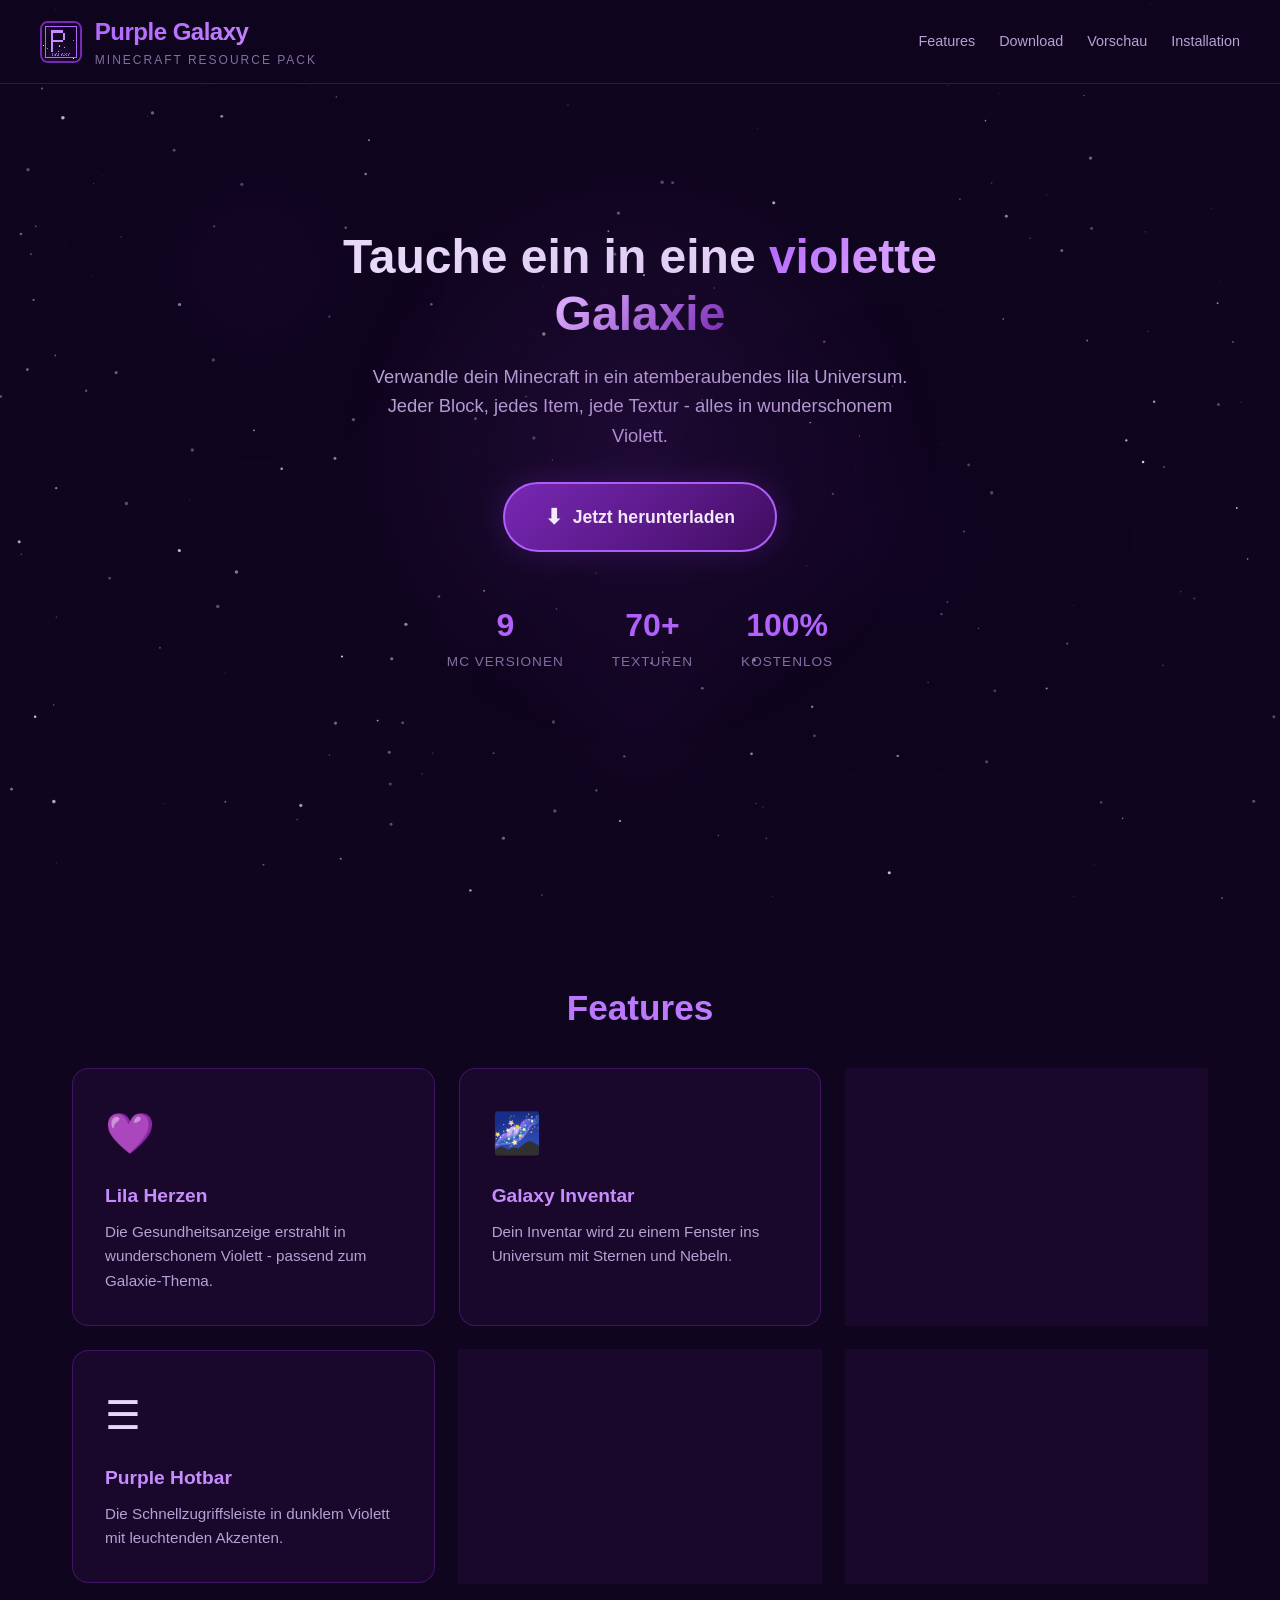
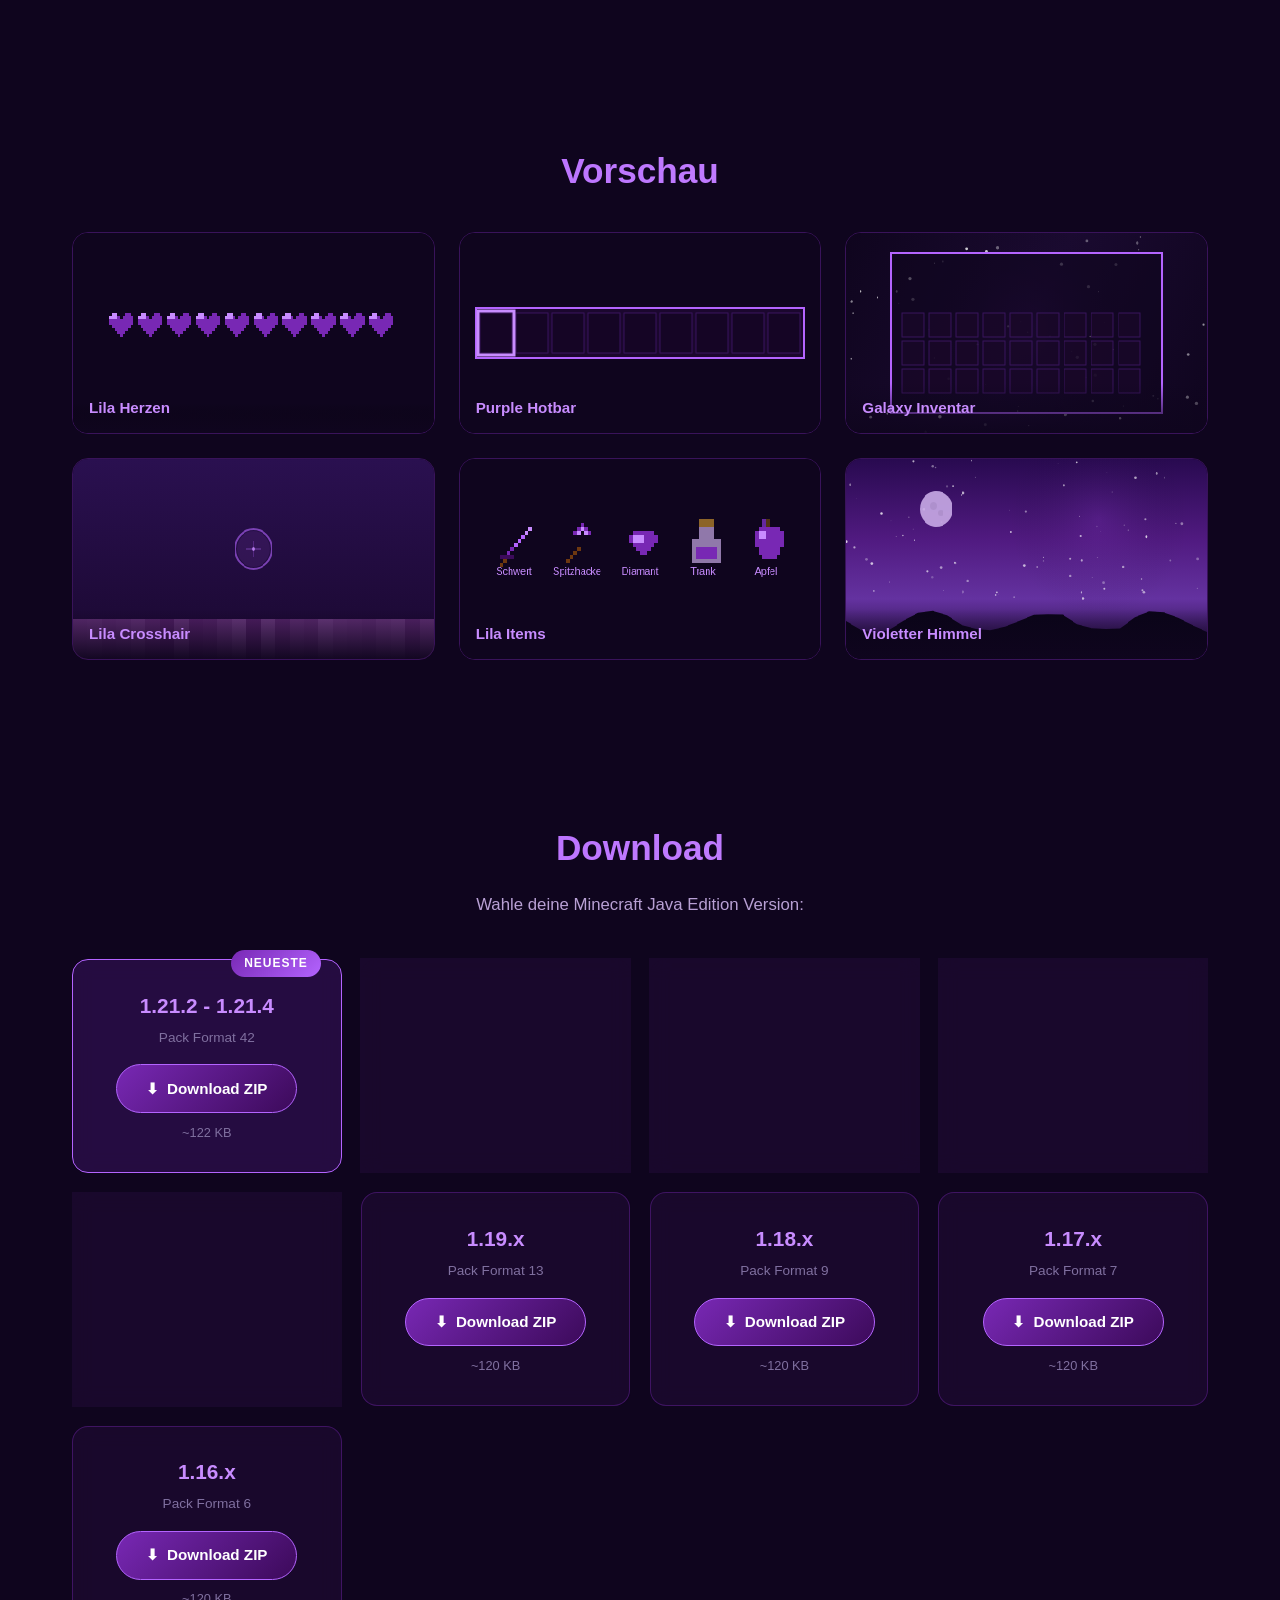
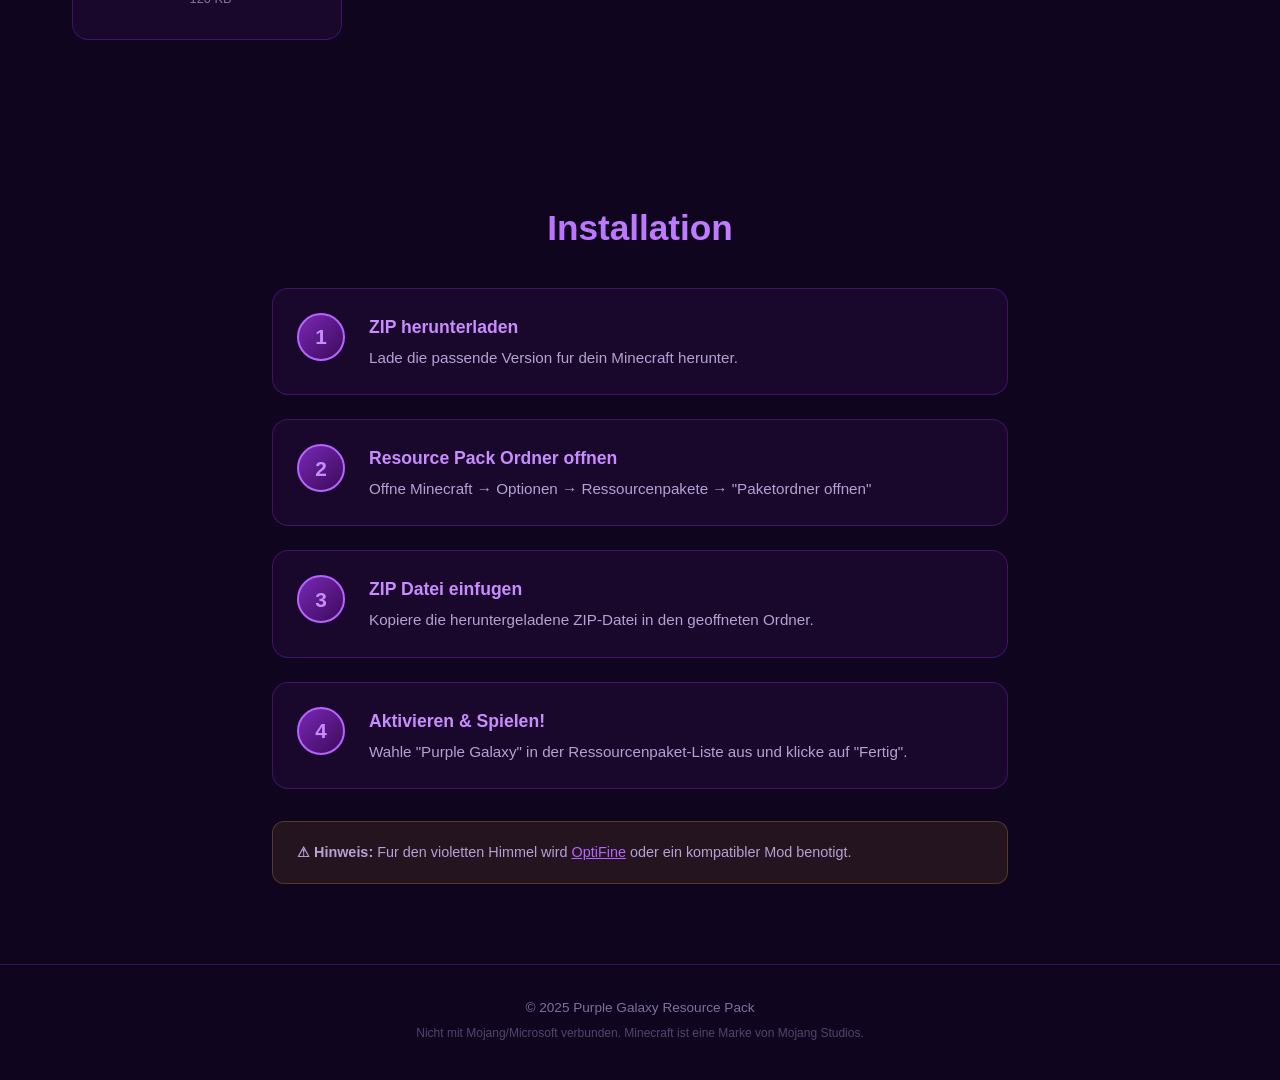
==== website/index.html @ 8debc22a "Add Purple Galaxy Minecraft Resource Pack and download website - Python texture generator for all re" ====
<!DOCTYPE html>
<html lang="de">
<head>
    <meta charset="UTF-8">
    <meta name="viewport" content="width=device-width, initial-scale=1.0">
    <title>Purple Galaxy - Minecraft Resource Pack</title>
    <link rel="stylesheet" href="style.css">
    <link rel="icon" type="image/png" href="favicon.png">
</head>
<body>
    <canvas id="stars-canvas"></canvas>

    <header>
        <div class="header-content">
            <div class="logo-area">
                <img src="pack-icon.png" alt="Purple Galaxy Logo" class="logo-img">
                <div>
                    <h1>Purple Galaxy</h1>
                    <p class="tagline">Minecraft Resource Pack</p>
                </div>
            </div>
            <nav>
                <a href="#features">Features</a>
                <a href="#downloads">Download</a>
                <a href="#gallery">Vorschau</a>
                <a href="#install">Installation</a>
            </nav>
        </div>
    </header>

    <main>
        <!-- Hero Section -->
        <section class="hero">
            <div class="hero-content">
                <h2>Tauche ein in eine <span class="gradient-text">violette Galaxie</span></h2>
                <p>Verwandle dein Minecraft in ein atemberaubendes lila Universum. Jeder Block, jedes Item, jede Textur - alles in wunderschonem Violett.</p>
                <a href="#downloads" class="cta-button">
                    <span class="btn-icon">&#11015;</span>
                    Jetzt herunterladen
                </a>
                <div class="hero-stats">
                    <div class="stat">
                        <span class="stat-number">9</span>
                        <span class="stat-label">MC Versionen</span>
                    </div>
                    <div class="stat">
                        <span class="stat-number">70+</span>
                        <span class="stat-label">Texturen</span>
                    </div>
                    <div class="stat">
                        <span class="stat-number">100%</span>
                        <span class="stat-label">Kostenlos</span>
                    </div>
                </div>
            </div>
        </section>

        <!-- Features Section -->
        <section id="features" class="features">
            <h2 class="section-title">Features</h2>
            <div class="features-grid">
                <div class="feature-card">
                    <div class="feature-icon">&#128156;</div>
                    <h3>Lila Herzen</h3>
                    <p>Die Gesundheitsanzeige erstrahlt in wunderschonem Violett - passend zum Galaxie-Thema.</p>
                </div>
                <div class="feature-card">
                    <div class="feature-icon">&#127756;</div>
                    <h3>Galaxy Inventar</h3>
                    <p>Dein Inventar wird zu einem Fenster ins Universum mit Sternen und Nebeln.</p>
                </div>
                <div class="feature-card">
                    <div class="feature-icon">&#9678;</div>
                    <h3>Lila Crosshair</h3>
                    <p>Ein eleganter, runder, durchsichtiger Kreis in sanftem Lila als Fadenkreuz.</p>
                </div>
                <div class="feature-card">
                    <div class="feature-icon">&#9776;</div>
                    <h3>Purple Hotbar</h3>
                    <p>Die Schnellzugriffsleiste in dunklem Violett mit leuchtenden Akzenten.</p>
                </div>
                <div class="feature-card">
                    <div class="feature-icon">&#127775;</div>
                    <h3>Violetter Himmel</h3>
                    <p>OptiFine-kompatible Himmeltexturen verwandeln die Welt in ein lila Paradies.</p>
                </div>
                <div class="feature-card">
                    <div class="feature-icon">&#128302;</div>
                    <h3>Lila Items</h3>
                    <p>Alle Werkzeuge, Waffen, Essen und mehr - komplett in Violett umgestaltet.</p>
                </div>
            </div>
        </section>

        <!-- Gallery Section -->
        <section id="gallery" class="gallery">
            <h2 class="section-title">Vorschau</h2>
            <div class="gallery-grid">
                <div class="preview-card">
                    <div class="preview-canvas" id="preview-hearts">
                        <div class="preview-label">Lila Herzen</div>
                    </div>
                </div>
                <div class="preview-card">
                    <div class="preview-canvas" id="preview-hotbar">
                        <div class="preview-label">Purple Hotbar</div>
                    </div>
                </div>
                <div class="preview-card">
                    <div class="preview-canvas" id="preview-inventory">
                        <div class="preview-label">Galaxy Inventar</div>
                    </div>
                </div>
                <div class="preview-card">
                    <div class="preview-canvas" id="preview-crosshair">
                        <div class="preview-label">Lila Crosshair</div>
                    </div>
                </div>
                <div class="preview-card">
                    <div class="preview-canvas" id="preview-items">
                        <div class="preview-label">Lila Items</div>
                    </div>
                </div>
                <div class="preview-card">
                    <div class="preview-canvas" id="preview-sky">
                        <div class="preview-label">Violetter Himmel</div>
                    </div>
                </div>
            </div>
        </section>

        <!-- Download Section -->
        <section id="downloads" class="downloads">
            <h2 class="section-title">Download</h2>
            <p class="section-subtitle">Wahle deine Minecraft Java Edition Version:</p>

            <div class="version-grid">
                <div class="version-card featured">
                    <div class="version-badge">Neueste</div>
                    <h3>1.21.2 - 1.21.4</h3>
                    <p>Pack Format 42</p>
                    <a href="downloads/PurpleGalaxy_1_21_2_1_21_4.zip" class="download-btn" download>
                        <span>&#11015;</span> Download ZIP
                    </a>
                    <span class="file-size">~122 KB</span>
                </div>

                <div class="version-card">
                    <h3>1.21 - 1.21.1</h3>
                    <p>Pack Format 34</p>
                    <a href="downloads/PurpleGalaxy_1_21_1_21_1.zip" class="download-btn" download>
                        <span>&#11015;</span> Download ZIP
                    </a>
                    <span class="file-size">~122 KB</span>
                </div>

                <div class="version-card">
                    <h3>1.20.5 - 1.20.6</h3>
                    <p>Pack Format 32</p>
                    <a href="downloads/PurpleGalaxy_1_20_5_1_20_6.zip" class="download-btn" download>
                        <span>&#11015;</span> Download ZIP
                    </a>
                    <span class="file-size">~122 KB</span>
                </div>

                <div class="version-card">
                    <h3>1.20.2 - 1.20.4</h3>
                    <p>Pack Format 18</p>
                    <a href="downloads/PurpleGalaxy_1_20_2_1_20_4.zip" class="download-btn" download>
                        <span>&#11015;</span> Download ZIP
                    </a>
                    <span class="file-size">~122 KB</span>
                </div>

                <div class="version-card">
                    <h3>1.20 - 1.20.1</h3>
                    <p>Pack Format 15</p>
                    <a href="downloads/PurpleGalaxy_1_20_1_20_1.zip" class="download-btn" download>
                        <span>&#11015;</span> Download ZIP
                    </a>
                    <span class="file-size">~120 KB</span>
                </div>

                <div class="version-card">
                    <h3>1.19.x</h3>
                    <p>Pack Format 13</p>
                    <a href="downloads/PurpleGalaxy_1_19_x.zip" class="download-btn" download>
                        <span>&#11015;</span> Download ZIP
                    </a>
                    <span class="file-size">~120 KB</span>
                </div>

                <div class="version-card">
                    <h3>1.18.x</h3>
                    <p>Pack Format 9</p>
                    <a href="downloads/PurpleGalaxy_1_18_x.zip" class="download-btn" download>
                        <span>&#11015;</span> Download ZIP
                    </a>
                    <span class="file-size">~120 KB</span>
                </div>

                <div class="version-card">
                    <h3>1.17.x</h3>
                    <p>Pack Format 7</p>
                    <a href="downloads/PurpleGalaxy_1_17_x.zip" class="download-btn" download>
                        <span>&#11015;</span> Download ZIP
                    </a>
                    <span class="file-size">~120 KB</span>
                </div>

                <div class="version-card">
                    <h3>1.16.x</h3>
                    <p>Pack Format 6</p>
                    <a href="downloads/PurpleGalaxy_1_16_x.zip" class="download-btn" download>
                        <span>&#11015;</span> Download ZIP
                    </a>
                    <span class="file-size">~120 KB</span>
                </div>
            </div>
        </section>

        <!-- Installation Section -->
        <section id="install" class="installation">
            <h2 class="section-title">Installation</h2>
            <div class="steps">
                <div class="step">
                    <div class="step-number">1</div>
                    <div class="step-content">
                        <h3>ZIP herunterladen</h3>
                        <p>Lade die passende Version fur dein Minecraft herunter.</p>
                    </div>
                </div>
                <div class="step">
                    <div class="step-number">2</div>
                    <div class="step-content">
                        <h3>Resource Pack Ordner offnen</h3>
                        <p>Offne Minecraft &rarr; Optionen &rarr; Ressourcenpakete &rarr; "Paketordner offnen"</p>
                    </div>
                </div>
                <div class="step">
                    <div class="step-number">3</div>
                    <div class="step-content">
                        <h3>ZIP Datei einfugen</h3>
                        <p>Kopiere die heruntergeladene ZIP-Datei in den geoffneten Ordner.</p>
                    </div>
                </div>
                <div class="step">
                    <div class="step-number">4</div>
                    <div class="step-content">
                        <h3>Aktivieren & Spielen!</h3>
                        <p>Wahle "Purple Galaxy" in der Ressourcenpaket-Liste aus und klicke auf "Fertig".</p>
                    </div>
                </div>
            </div>
            <div class="optifine-note">
                <strong>&#9888; Hinweis:</strong> Fur den violetten Himmel wird <a href="https://optifine.net" target="_blank" rel="noopener">OptiFine</a> oder ein kompatibler Mod benotigt.
            </div>
        </section>
    </main>

    <footer>
        <div class="footer-content">
            <p>&copy; 2025 Purple Galaxy Resource Pack</p>
            <p class="disclaimer">Nicht mit Mojang/Microsoft verbunden. Minecraft ist eine Marke von Mojang Studios.</p>
        </div>
    </footer>

    <script src="script.js"></script>
</body>
</html>
---- website/style.css ----
/* ── Reset & Base ─────────────────────────────────────────────────────── */
*, *::before, *::after {
    margin: 0;
    padding: 0;
    box-sizing: border-box;
}

:root {
    --purple-dark: #3c0a5a;
    --purple-mid: #7828b4;
    --purple-light: #b464ff;
    --purple-glow: #c88cff;
    --purple-faint: #a064dc50;
    --galaxy-dark: #0f051e;
    --galaxy-mid: #280f46;
    --galaxy-accent: #6432a0;
    --text-primary: #e8d8f8;
    --text-secondary: #b8a0d4;
    --text-muted: #8070a0;
    --card-bg: rgba(30, 10, 50, 0.7);
    --card-border: rgba(120, 40, 180, 0.4);
    --card-hover: rgba(40, 15, 70, 0.9);
}

html {
    scroll-behavior: smooth;
}

body {
    font-family: 'Segoe UI', -apple-system, BlinkMacSystemFont, sans-serif;
    background: var(--galaxy-dark);
    color: var(--text-primary);
    line-height: 1.6;
    overflow-x: hidden;
    min-height: 100vh;
}

/* ── Stars Canvas ────────────────────────────────────────────────────── */
#stars-canvas {
    position: fixed;
    top: 0;
    left: 0;
    width: 100%;
    height: 100%;
    z-index: 0;
    pointer-events: none;
}

/* ── Header ──────────────────────────────────────────────────────────── */
header {
    position: fixed;
    top: 0;
    left: 0;
    right: 0;
    z-index: 100;
    background: rgba(15, 5, 30, 0.85);
    backdrop-filter: blur(20px);
    -webkit-backdrop-filter: blur(20px);
    border-bottom: 1px solid var(--card-border);
    padding: 0.8rem 2rem;
}

.header-content {
    max-width: 1200px;
    margin: 0 auto;
    display: flex;
    justify-content: space-between;
    align-items: center;
}

.logo-area {
    display: flex;
    align-items: center;
    gap: 0.8rem;
}

.logo-img {
    width: 42px;
    height: 42px;
    border-radius: 8px;
    border: 2px solid var(--purple-mid);
    image-rendering: pixelated;
}

.logo-area h1 {
    font-size: 1.5rem;
    background: linear-gradient(135deg, var(--purple-light), var(--purple-glow));
    -webkit-background-clip: text;
    -webkit-text-fill-color: transparent;
    background-clip: text;
    font-weight: 800;
    letter-spacing: -0.5px;
}

.tagline {
    font-size: 0.75rem;
    color: var(--text-muted);
    text-transform: uppercase;
    letter-spacing: 2px;
}

nav {
    display: flex;
    gap: 1.5rem;
}

nav a {
    color: var(--text-secondary);
    text-decoration: none;
    font-size: 0.9rem;
    font-weight: 500;
    transition: color 0.3s;
    position: relative;
}

nav a::after {
    content: '';
    position: absolute;
    bottom: -4px;
    left: 0;
    width: 0;
    height: 2px;
    background: var(--purple-light);
    transition: width 0.3s;
}

nav a:hover {
    color: var(--purple-light);
}

nav a:hover::after {
    width: 100%;
}

/* ── Main Content ────────────────────────────────────────────────────── */
main {
    position: relative;
    z-index: 1;
}

/* ── Hero Section ────────────────────────────────────────────────────── */
.hero {
    min-height: 100vh;
    display: flex;
    align-items: center;
    justify-content: center;
    text-align: center;
    padding: 2rem;
    position: relative;
}

.hero::before {
    content: '';
    position: absolute;
    top: 50%;
    left: 50%;
    width: 600px;
    height: 600px;
    transform: translate(-50%, -50%);
    background: radial-gradient(circle, rgba(120, 40, 180, 0.15), transparent 70%);
    pointer-events: none;
}

.hero-content {
    max-width: 700px;
}

.hero-content h2 {
    font-size: 3rem;
    font-weight: 800;
    line-height: 1.2;
    margin-bottom: 1.2rem;
}

.gradient-text {
    background: linear-gradient(135deg, #b464ff, #e0b0ff, #7828b4);
    -webkit-background-clip: text;
    -webkit-text-fill-color: transparent;
    background-clip: text;
}

.hero-content p {
    font-size: 1.15rem;
    color: var(--text-secondary);
    margin-bottom: 2rem;
    max-width: 550px;
    margin-left: auto;
    margin-right: auto;
}

.cta-button {
    display: inline-flex;
    align-items: center;
    gap: 0.6rem;
    padding: 1rem 2.5rem;
    background: linear-gradient(135deg, var(--purple-mid), var(--purple-dark));
    color: white;
    text-decoration: none;
    border-radius: 50px;
    font-size: 1.1rem;
    font-weight: 600;
    border: 2px solid var(--purple-light);
    transition: all 0.3s;
    box-shadow: 0 0 30px rgba(120, 40, 180, 0.3);
}

.cta-button:hover {
    transform: translateY(-3px);
    box-shadow: 0 0 50px rgba(120, 40, 180, 0.5);
    background: linear-gradient(135deg, var(--purple-light), var(--purple-mid));
}

.btn-icon {
    font-size: 1.3rem;
}

.hero-stats {
    display: flex;
    justify-content: center;
    gap: 3rem;
    margin-top: 3rem;
}

.stat {
    display: flex;
    flex-direction: column;
}

.stat-number {
    font-size: 2rem;
    font-weight: 800;
    color: var(--purple-light);
}

.stat-label {
    font-size: 0.85rem;
    color: var(--text-muted);
    text-transform: uppercase;
    letter-spacing: 1px;
}

/* ── Section Titles ──────────────────────────────────────────────────── */
.section-title {
    font-size: 2.2rem;
    font-weight: 800;
    text-align: center;
    margin-bottom: 1rem;
    background: linear-gradient(135deg, var(--purple-light), var(--purple-glow));
    -webkit-background-clip: text;
    -webkit-text-fill-color: transparent;
    background-clip: text;
}

.section-subtitle {
    text-align: center;
    color: var(--text-secondary);
    font-size: 1.05rem;
    margin-bottom: 2.5rem;
}

/* ── Features Section ────────────────────────────────────────────────── */
.features {
    padding: 5rem 2rem;
    max-width: 1200px;
    margin: 0 auto;
}

.features-grid {
    display: grid;
    grid-template-columns: repeat(auto-fit, minmax(300px, 1fr));
    gap: 1.5rem;
    margin-top: 2rem;
}

.feature-card {
    background: var(--card-bg);
    border: 1px solid var(--card-border);
    border-radius: 16px;
    padding: 2rem;
    transition: all 0.3s;
    backdrop-filter: blur(10px);
}

.feature-card:hover {
    background: var(--card-hover);
    transform: translateY(-5px);
    border-color: var(--purple-light);
    box-shadow: 0 10px 40px rgba(120, 40, 180, 0.2);
}

.feature-icon {
    font-size: 2.5rem;
    margin-bottom: 1rem;
}

.feature-card h3 {
    font-size: 1.2rem;
    color: var(--purple-glow);
    margin-bottom: 0.5rem;
}

.feature-card p {
    color: var(--text-secondary);
    font-size: 0.95rem;
}

/* ── Gallery Section ─────────────────────────────────────────────────── */
.gallery {
    padding: 5rem 2rem;
    max-width: 1200px;
    margin: 0 auto;
}

.gallery-grid {
    display: grid;
    grid-template-columns: repeat(auto-fit, minmax(300px, 1fr));
    gap: 1.5rem;
    margin-top: 2rem;
}

.preview-card {
    border-radius: 16px;
    overflow: hidden;
    border: 1px solid var(--card-border);
    transition: all 0.3s;
}

.preview-card:hover {
    border-color: var(--purple-light);
    box-shadow: 0 5px 30px rgba(120, 40, 180, 0.25);
    transform: translateY(-3px);
}

.preview-canvas {
    width: 100%;
    height: 200px;
    position: relative;
    overflow: hidden;
    image-rendering: pixelated;
}

.preview-label {
    position: absolute;
    bottom: 0;
    left: 0;
    right: 0;
    padding: 0.8rem 1rem;
    background: linear-gradient(transparent, rgba(15, 5, 30, 0.95));
    font-weight: 600;
    font-size: 0.95rem;
    color: var(--purple-glow);
}

/* ── Downloads Section ───────────────────────────────────────────────── */
.downloads {
    padding: 5rem 2rem;
    max-width: 1200px;
    margin: 0 auto;
}

.version-grid {
    display: grid;
    grid-template-columns: repeat(auto-fit, minmax(250px, 1fr));
    gap: 1.2rem;
    margin-top: 1rem;
}

.version-card {
    background: var(--card-bg);
    border: 1px solid var(--card-border);
    border-radius: 16px;
    padding: 1.8rem;
    text-align: center;
    transition: all 0.3s;
    position: relative;
    backdrop-filter: blur(10px);
}

.version-card:hover {
    background: var(--card-hover);
    border-color: var(--purple-light);
    transform: translateY(-3px);
    box-shadow: 0 8px 30px rgba(120, 40, 180, 0.2);
}

.version-card.featured {
    border-color: var(--purple-light);
    background: rgba(60, 20, 100, 0.5);
}

.version-badge {
    position: absolute;
    top: -10px;
    right: 20px;
    background: linear-gradient(135deg, var(--purple-mid), var(--purple-light));
    color: white;
    padding: 0.25rem 0.8rem;
    border-radius: 20px;
    font-size: 0.75rem;
    font-weight: 700;
    text-transform: uppercase;
    letter-spacing: 1px;
}

.version-card h3 {
    font-size: 1.3rem;
    color: var(--purple-glow);
    margin-bottom: 0.3rem;
}

.version-card p {
    color: var(--text-muted);
    font-size: 0.85rem;
    margin-bottom: 1rem;
}

.download-btn {
    display: inline-flex;
    align-items: center;
    gap: 0.5rem;
    padding: 0.7rem 1.8rem;
    background: linear-gradient(135deg, var(--purple-mid), var(--purple-dark));
    color: white;
    text-decoration: none;
    border-radius: 30px;
    font-size: 0.95rem;
    font-weight: 600;
    border: 1px solid var(--purple-light);
    transition: all 0.3s;
}

.download-btn:hover {
    background: linear-gradient(135deg, var(--purple-light), var(--purple-mid));
    box-shadow: 0 0 20px rgba(180, 100, 255, 0.4);
}

.file-size {
    display: block;
    margin-top: 0.6rem;
    font-size: 0.8rem;
    color: var(--text-muted);
}

/* ── Installation Section ────────────────────────────────────────────── */
.installation {
    padding: 5rem 2rem;
    max-width: 800px;
    margin: 0 auto;
}

.steps {
    margin-top: 2rem;
    display: flex;
    flex-direction: column;
    gap: 1.5rem;
}

.step {
    display: flex;
    gap: 1.5rem;
    align-items: flex-start;
    background: var(--card-bg);
    border: 1px solid var(--card-border);
    border-radius: 16px;
    padding: 1.5rem;
    transition: all 0.3s;
}

.step:hover {
    border-color: var(--purple-light);
    background: var(--card-hover);
}

.step-number {
    width: 48px;
    height: 48px;
    min-width: 48px;
    border-radius: 50%;
    background: linear-gradient(135deg, var(--purple-mid), var(--purple-dark));
    border: 2px solid var(--purple-light);
    display: flex;
    align-items: center;
    justify-content: center;
    font-size: 1.3rem;
    font-weight: 800;
    color: var(--purple-glow);
}

.step-content h3 {
    font-size: 1.1rem;
    color: var(--purple-glow);
    margin-bottom: 0.3rem;
}

.step-content p {
    color: var(--text-secondary);
    font-size: 0.95rem;
}

.optifine-note {
    margin-top: 2rem;
    padding: 1.2rem 1.5rem;
    background: rgba(120, 80, 40, 0.2);
    border: 1px solid rgba(200, 150, 50, 0.3);
    border-radius: 12px;
    color: var(--text-secondary);
    font-size: 0.9rem;
}

.optifine-note a {
    color: var(--purple-light);
    text-decoration: underline;
}

/* ── Footer ──────────────────────────────────────────────────────────── */
footer {
    position: relative;
    z-index: 1;
    border-top: 1px solid var(--card-border);
    padding: 2rem;
    text-align: center;
    background: rgba(15, 5, 30, 0.6);
}

.footer-content p {
    color: var(--text-muted);
    font-size: 0.85rem;
    margin-bottom: 0.3rem;
}

.disclaimer {
    font-size: 0.75rem !important;
    color: var(--text-muted);
    opacity: 0.6;
}

/* ── Scrollbar ───────────────────────────────────────────────────────── */
::-webkit-scrollbar {
    width: 8px;
}

::-webkit-scrollbar-track {
    background: var(--galaxy-dark);
}

::-webkit-scrollbar-thumb {
    background: var(--purple-dark);
    border-radius: 4px;
}

::-webkit-scrollbar-thumb:hover {
    background: var(--purple-mid);
}

/* ── Responsive ──────────────────────────────────────────────────────── */
@media (max-width: 768px) {
    .header-content {
        flex-direction: column;
        gap: 0.8rem;
    }

    nav {
        gap: 1rem;
    }

    .hero-content h2 {
        font-size: 2rem;
    }

    .hero-stats {
        gap: 1.5rem;
    }

    .stat-number {
        font-size: 1.5rem;
    }

    .features-grid,
    .gallery-grid,
    .version-grid {
        grid-template-columns: 1fr;
    }

    .section-title {
        font-size: 1.8rem;
    }
}

@media (max-width: 480px) {
    header {
        padding: 0.6rem 1rem;
    }

    .logo-area h1 {
        font-size: 1.2rem;
    }

    nav a {
        font-size: 0.8rem;
    }

    .hero-content h2 {
        font-size: 1.6rem;
    }

    .hero-content p {
        font-size: 1rem;
    }

    .cta-button {
        padding: 0.8rem 1.8rem;
        font-size: 1rem;
    }

    .hero-stats {
        flex-direction: column;
        gap: 1rem;
    }
}

/* ── Animations ──────────────────────────────────────────────────────── */
@keyframes float {
    0%, 100% { transform: translateY(0); }
    50% { transform: translateY(-10px); }
}

@keyframes pulse-glow {
    0%, 100% { box-shadow: 0 0 20px rgba(120, 40, 180, 0.3); }
    50% { box-shadow: 0 0 40px rgba(120, 40, 180, 0.6); }
}

.feature-card:nth-child(odd) {
    animation: float 6s ease-in-out infinite;
}

.feature-card:nth-child(even) {
    animation: float 6s ease-in-out infinite 3s;
}

.version-card.featured {
    animation: pulse-glow 3s ease-in-out infinite;
}

/* ── Fade-in on scroll ───────────────────────────────────────────────── */
.feature-card,
.preview-card,
.version-card,
.step {
    opacity: 0;
    transform: translateY(30px);
    transition: opacity 0.6s ease, transform 0.6s ease;
}

.feature-card.visible,
.preview-card.visible,
.version-card.visible,
.step.visible {
    opacity: 1;
    transform: translateY(0);
}

.feature-card:nth-child(odd).visible {
    animation: float 6s ease-in-out infinite;
}

.feature-card:nth-child(even).visible {
    animation: float 6s ease-in-out infinite 3s;
}
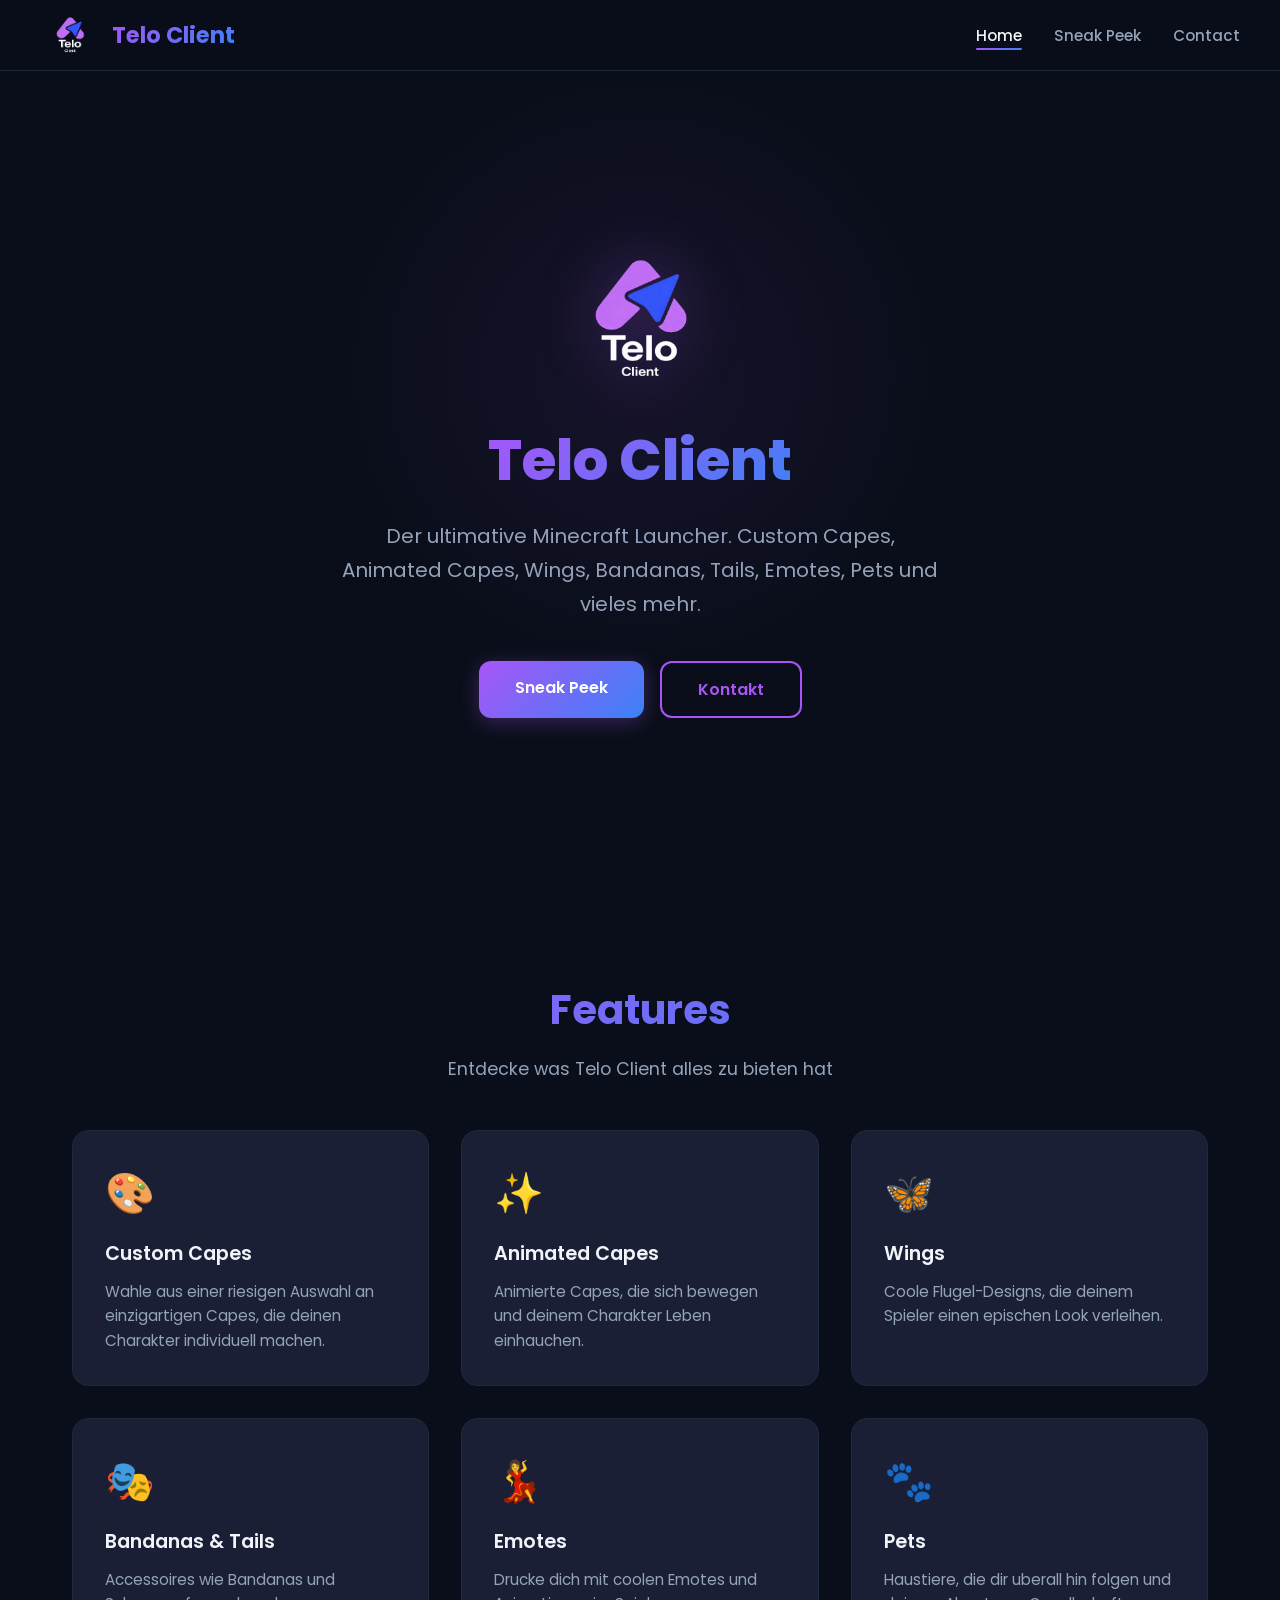
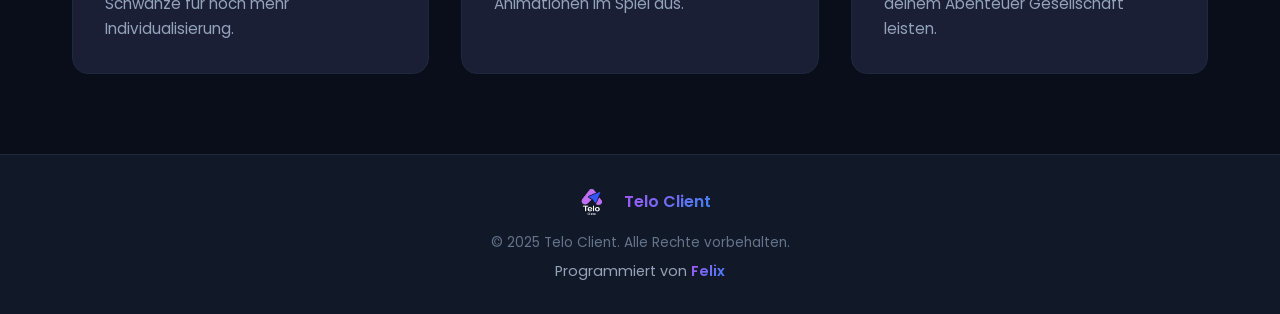
==== commit 218a107e: "Add Telo Client website with Home, Sneak Peek, and Contact pages - Home page with hero section, logo" ====
--- a/website/index.html
+++ b/website/index.html
@@ -1,270 +1,109 @@
 <!DOCTYPE html>
 <html lang="de">
 <head>
-    <meta charset="UTF-8">
-    <meta name="viewport" content="width=device-width, initial-scale=1.0">
-    <title>Purple Galaxy - Minecraft Resource Pack</title>
-    <link rel="stylesheet" href="style.css">
-    <link rel="icon" type="image/png" href="favicon.png">
+  <meta charset="UTF-8">
+  <meta name="viewport" content="width=device-width, initial-scale=1.0">
+  <title>Telo Client - Minecraft Launcher</title>
+  <link rel="stylesheet" href="css/style.css">
+  <link rel="icon" href="images/telo-logo.png" type="image/png">
 </head>
 <body>
-    <canvas id="stars-canvas"></canvas>
 
-    <header>
-        <div class="header-content">
-            <div class="logo-area">
-                <img src="pack-icon.png" alt="Purple Galaxy Logo" class="logo-img">
-                <div>
-                    <h1>Purple Galaxy</h1>
-                    <p class="tagline">Minecraft Resource Pack</p>
-                </div>
-            </div>
-            <nav>
-                <a href="#features">Features</a>
-                <a href="#downloads">Download</a>
-                <a href="#gallery">Vorschau</a>
-                <a href="#install">Installation</a>
-            </nav>
+  <!-- Navigation -->
+  <nav>
+    <div class="nav-container">
+      <a href="index.html" class="nav-brand">
+        <img src="images/telo-logo.png" alt="Telo Client Logo">
+        <span>Telo Client</span>
+      </a>
+      <div class="nav-toggle" onclick="toggleNav()">
+        <span></span>
+        <span></span>
+        <span></span>
+      </div>
+      <ul class="nav-links" id="navLinks">
+        <li><a href="index.html" class="active">Home</a></li>
+        <li><a href="sneak-peek.html">Sneak Peek</a></li>
+        <li><a href="contact.html">Contact</a></li>
+      </ul>
+    </div>
+  </nav>
+
+  <!-- Main Content -->
+  <main>
+
+    <!-- Hero Section -->
+    <section class="hero">
+      <img src="images/telo-logo.png" alt="Telo Client Logo" class="hero-logo">
+      <h1>Telo Client</h1>
+      <p class="subtitle">
+        Der ultimative Minecraft Launcher. Custom Capes, Animated Capes, Wings, Bandanas, Tails, Emotes, Pets und vieles mehr.
+      </p>
+      <div class="hero-buttons">
+        <a href="sneak-peek.html" class="btn btn-primary">Sneak Peek</a>
+        <a href="contact.html" class="btn btn-outline">Kontakt</a>
+      </div>
+    </section>
+
+    <!-- Features Section -->
+    <section class="section">
+      <div class="section-header">
+        <h2>Features</h2>
+        <p>Entdecke was Telo Client alles zu bieten hat</p>
+      </div>
+      <div class="features-grid">
+        <div class="feature-card">
+          <div class="feature-icon">🎨</div>
+          <h3>Custom Capes</h3>
+          <p>Wahle aus einer riesigen Auswahl an einzigartigen Capes, die deinen Charakter individuell machen.</p>
         </div>
-    </header>
+        <div class="feature-card">
+          <div class="feature-icon">✨</div>
+          <h3>Animated Capes</h3>
+          <p>Animierte Capes, die sich bewegen und deinem Charakter Leben einhauchen.</p>
+        </div>
+        <div class="feature-card">
+          <div class="feature-icon">🦋</div>
+          <h3>Wings</h3>
+          <p>Coole Flugel-Designs, die deinem Spieler einen epischen Look verleihen.</p>
+        </div>
+        <div class="feature-card">
+          <div class="feature-icon">🎭</div>
+          <h3>Bandanas & Tails</h3>
+          <p>Accessoires wie Bandanas und Schwanze fur noch mehr Individualisierung.</p>
+        </div>
+        <div class="feature-card">
+          <div class="feature-icon">💃</div>
+          <h3>Emotes</h3>
+          <p>Drucke dich mit coolen Emotes und Animationen im Spiel aus.</p>
+        </div>
+        <div class="feature-card">
+          <div class="feature-icon">🐾</div>
+          <h3>Pets</h3>
+          <p>Haustiere, die dir uberall hin folgen und deinem Abenteuer Gesellschaft leisten.</p>
+        </div>
+      </div>
+    </section>
 
-    <main>
-        <!-- Hero Section -->
-        <section class="hero">
-            <div class="hero-content">
-                <h2>Tauche ein in eine <span class="gradient-text">violette Galaxie</span></h2>
-                <p>Verwandle dein Minecraft in ein atemberaubendes lila Universum. Jeder Block, jedes Item, jede Textur - alles in wunderschonem Violett.</p>
-                <a href="#downloads" class="cta-button">
-                    <span class="btn-icon">&#11015;</span>
-                    Jetzt herunterladen
-                </a>
-                <div class="hero-stats">
-                    <div class="stat">
-                        <span class="stat-number">9</span>
-                        <span class="stat-label">MC Versionen</span>
-                    </div>
-                    <div class="stat">
-                        <span class="stat-number">70+</span>
-                        <span class="stat-label">Texturen</span>
-                    </div>
-                    <div class="stat">
-                        <span class="stat-number">100%</span>
-                        <span class="stat-label">Kostenlos</span>
-                    </div>
-                </div>
-            </div>
-        </section>
+  </main>
 
-        <!-- Features Section -->
-        <section id="features" class="features">
-            <h2 class="section-title">Features</h2>
-            <div class="features-grid">
-                <div class="feature-card">
-                    <div class="feature-icon">&#128156;</div>
-                    <h3>Lila Herzen</h3>
-                    <p>Die Gesundheitsanzeige erstrahlt in wunderschonem Violett - passend zum Galaxie-Thema.</p>
-                </div>
-                <div class="feature-card">
-                    <div class="feature-icon">&#127756;</div>
-                    <h3>Galaxy Inventar</h3>
-                    <p>Dein Inventar wird zu einem Fenster ins Universum mit Sternen und Nebeln.</p>
-                </div>
-                <div class="feature-card">
-                    <div class="feature-icon">&#9678;</div>
-                    <h3>Lila Crosshair</h3>
-                    <p>Ein eleganter, runder, durchsichtiger Kreis in sanftem Lila als Fadenkreuz.</p>
-                </div>
-                <div class="feature-card">
-                    <div class="feature-icon">&#9776;</div>
-                    <h3>Purple Hotbar</h3>
-                    <p>Die Schnellzugriffsleiste in dunklem Violett mit leuchtenden Akzenten.</p>
-                </div>
-                <div class="feature-card">
-                    <div class="feature-icon">&#127775;</div>
-                    <h3>Violetter Himmel</h3>
-                    <p>OptiFine-kompatible Himmeltexturen verwandeln die Welt in ein lila Paradies.</p>
-                </div>
-                <div class="feature-card">
-                    <div class="feature-icon">&#128302;</div>
-                    <h3>Lila Items</h3>
-                    <p>Alle Werkzeuge, Waffen, Essen und mehr - komplett in Violett umgestaltet.</p>
-                </div>
-            </div>
-        </section>
+  <!-- Footer -->
+  <footer>
+    <div class="footer-content">
+      <div class="footer-brand">
+        <img src="images/telo-logo.png" alt="Telo Client">
+        <span>Telo Client</span>
+      </div>
+      <p>&copy; 2025 Telo Client. Alle Rechte vorbehalten.</p>
+      <p class="credits">Programmiert von <span>Felix</span></p>
+    </div>
+  </footer>
 
-        <!-- Gallery Section -->
-        <section id="gallery" class="gallery">
-            <h2 class="section-title">Vorschau</h2>
-            <div class="gallery-grid">
-                <div class="preview-card">
-                    <div class="preview-canvas" id="preview-hearts">
-                        <div class="preview-label">Lila Herzen</div>
-                    </div>
-                </div>
-                <div class="preview-card">
-                    <div class="preview-canvas" id="preview-hotbar">
-                        <div class="preview-label">Purple Hotbar</div>
-                    </div>
-                </div>
-                <div class="preview-card">
-                    <div class="preview-canvas" id="preview-inventory">
-                        <div class="preview-label">Galaxy Inventar</div>
-                    </div>
-                </div>
-                <div class="preview-card">
-                    <div class="preview-canvas" id="preview-crosshair">
-                        <div class="preview-label">Lila Crosshair</div>
-                    </div>
-                </div>
-                <div class="preview-card">
-                    <div class="preview-canvas" id="preview-items">
-                        <div class="preview-label">Lila Items</div>
-                    </div>
-                </div>
-                <div class="preview-card">
-                    <div class="preview-canvas" id="preview-sky">
-                        <div class="preview-label">Violetter Himmel</div>
-                    </div>
-                </div>
-            </div>
-        </section>
+  <script>
+    function toggleNav() {
+      document.getElementById('navLinks').classList.toggle('open');
+    }
+  </script>
 
-        <!-- Download Section -->
-        <section id="downloads" class="downloads">
-            <h2 class="section-title">Download</h2>
-            <p class="section-subtitle">Wahle deine Minecraft Java Edition Version:</p>
-
-            <div class="version-grid">
-                <div class="version-card featured">
-                    <div class="version-badge">Neueste</div>
-                    <h3>1.21.2 - 1.21.4</h3>
-                    <p>Pack Format 42</p>
-                    <a href="downloads/PurpleGalaxy_1_21_2_1_21_4.zip" class="download-btn" download>
-                        <span>&#11015;</span> Download ZIP
-                    </a>
-                    <span class="file-size">~122 KB</span>
-                </div>
-
-                <div class="version-card">
-                    <h3>1.21 - 1.21.1</h3>
-                    <p>Pack Format 34</p>
-                    <a href="downloads/PurpleGalaxy_1_21_1_21_1.zip" class="download-btn" download>
-                        <span>&#11015;</span> Download ZIP
-                    </a>
-                    <span class="file-size">~122 KB</span>
-                </div>
-
-                <div class="version-card">
-                    <h3>1.20.5 - 1.20.6</h3>
-                    <p>Pack Format 32</p>
-                    <a href="downloads/PurpleGalaxy_1_20_5_1_20_6.zip" class="download-btn" download>
-                        <span>&#11015;</span> Download ZIP
-                    </a>
-                    <span class="file-size">~122 KB</span>
-                </div>
-
-                <div class="version-card">
-                    <h3>1.20.2 - 1.20.4</h3>
-                    <p>Pack Format 18</p>
-                    <a href="downloads/PurpleGalaxy_1_20_2_1_20_4.zip" class="download-btn" download>
-                        <span>&#11015;</span> Download ZIP
-                    </a>
-                    <span class="file-size">~122 KB</span>
-                </div>
-
-                <div class="version-card">
-                    <h3>1.20 - 1.20.1</h3>
-                    <p>Pack Format 15</p>
-                    <a href="downloads/PurpleGalaxy_1_20_1_20_1.zip" class="download-btn" download>
-                        <span>&#11015;</span> Download ZIP
-                    </a>
-                    <span class="file-size">~120 KB</span>
-                </div>
-
-                <div class="version-card">
-                    <h3>1.19.x</h3>
-                    <p>Pack Format 13</p>
-                    <a href="downloads/PurpleGalaxy_1_19_x.zip" class="download-btn" download>
-                        <span>&#11015;</span> Download ZIP
-                    </a>
-                    <span class="file-size">~120 KB</span>
-                </div>
-
-                <div class="version-card">
-                    <h3>1.18.x</h3>
-                    <p>Pack Format 9</p>
-                    <a href="downloads/PurpleGalaxy_1_18_x.zip" class="download-btn" download>
-                        <span>&#11015;</span> Download ZIP
-                    </a>
-                    <span class="file-size">~120 KB</span>
-                </div>
-
-                <div class="version-card">
-                    <h3>1.17.x</h3>
-                    <p>Pack Format 7</p>
-                    <a href="downloads/PurpleGalaxy_1_17_x.zip" class="download-btn" download>
-                        <span>&#11015;</span> Download ZIP
-                    </a>
-                    <span class="file-size">~120 KB</span>
-                </div>
-
-                <div class="version-card">
-                    <h3>1.16.x</h3>
-                    <p>Pack Format 6</p>
-                    <a href="downloads/PurpleGalaxy_1_16_x.zip" class="download-btn" download>
-                        <span>&#11015;</span> Download ZIP
-                    </a>
-                    <span class="file-size">~120 KB</span>
-                </div>
-            </div>
-        </section>
-
-        <!-- Installation Section -->
-        <section id="install" class="installation">
-            <h2 class="section-title">Installation</h2>
-            <div class="steps">
-                <div class="step">
-                    <div class="step-number">1</div>
-                    <div class="step-content">
-                        <h3>ZIP herunterladen</h3>
-                        <p>Lade die passende Version fur dein Minecraft herunter.</p>
-                    </div>
-                </div>
-                <div class="step">
-                    <div class="step-number">2</div>
-                    <div class="step-content">
-                        <h3>Resource Pack Ordner offnen</h3>
-                        <p>Offne Minecraft &rarr; Optionen &rarr; Ressourcenpakete &rarr; "Paketordner offnen"</p>
-                    </div>
-                </div>
-                <div class="step">
-                    <div class="step-number">3</div>
-                    <div class="step-content">
-                        <h3>ZIP Datei einfugen</h3>
-                        <p>Kopiere die heruntergeladene ZIP-Datei in den geoffneten Ordner.</p>
-                    </div>
-                </div>
-                <div class="step">
-                    <div class="step-number">4</div>
-                    <div class="step-content">
-                        <h3>Aktivieren & Spielen!</h3>
-                        <p>Wahle "Purple Galaxy" in der Ressourcenpaket-Liste aus und klicke auf "Fertig".</p>
-                    </div>
-                </div>
-            </div>
-            <div class="optifine-note">
-                <strong>&#9888; Hinweis:</strong> Fur den violetten Himmel wird <a href="https://optifine.net" target="_blank" rel="noopener">OptiFine</a> oder ein kompatibler Mod benotigt.
-            </div>
-        </section>
-    </main>
-
-    <footer>
-        <div class="footer-content">
-            <p>&copy; 2025 Purple Galaxy Resource Pack</p>
-            <p class="disclaimer">Nicht mit Mojang/Microsoft verbunden. Minecraft ist eine Marke von Mojang Studios.</p>
-        </div>
-    </footer>
-
-    <script src="script.js"></script>
 </body>
 </html>
--- a/website/css/style.css
+++ b/website/css/style.css
@@ -0,0 +1,557 @@
+/* ===== Telo Client Website - Global Styles ===== */
+
+@import url('https://fonts.googleapis.com/css2?family=Poppins:wght@300;400;500;600;700;800&display=swap');
+
+* {
+  margin: 0;
+  padding: 0;
+  box-sizing: border-box;
+}
+
+:root {
+  --bg-primary: #0a0e1a;
+  --bg-secondary: #111827;
+  --bg-card: #1a1f35;
+  --accent-purple: #a855f7;
+  --accent-blue: #3b82f6;
+  --accent-green: #22c55e;
+  --text-primary: #f1f5f9;
+  --text-secondary: #94a3b8;
+  --text-muted: #64748b;
+  --border-color: #1e293b;
+  --gradient-main: linear-gradient(135deg, #a855f7, #3b82f6);
+  --gradient-hover: linear-gradient(135deg, #9333ea, #2563eb);
+  --shadow-glow: 0 0 30px rgba(168, 85, 247, 0.15);
+}
+
+html {
+  scroll-behavior: smooth;
+}
+
+body {
+  font-family: 'Poppins', sans-serif;
+  background-color: var(--bg-primary);
+  color: var(--text-primary);
+  min-height: 100vh;
+  overflow-x: hidden;
+}
+
+/* ===== Navigation ===== */
+nav {
+  position: fixed;
+  top: 0;
+  left: 0;
+  right: 0;
+  z-index: 1000;
+  background: rgba(10, 14, 26, 0.85);
+  backdrop-filter: blur(20px);
+  border-bottom: 1px solid var(--border-color);
+  padding: 0 2rem;
+}
+
+.nav-container {
+  max-width: 1200px;
+  margin: 0 auto;
+  display: flex;
+  align-items: center;
+  justify-content: space-between;
+  height: 70px;
+}
+
+.nav-brand {
+  display: flex;
+  align-items: center;
+  gap: 12px;
+  text-decoration: none;
+}
+
+.nav-brand img {
+  height: 40px;
+  width: auto;
+}
+
+.nav-brand span {
+  font-size: 1.4rem;
+  font-weight: 700;
+  background: var(--gradient-main);
+  -webkit-background-clip: text;
+  -webkit-text-fill-color: transparent;
+  background-clip: text;
+}
+
+.nav-links {
+  display: flex;
+  list-style: none;
+  gap: 2rem;
+}
+
+.nav-links a {
+  color: var(--text-secondary);
+  text-decoration: none;
+  font-weight: 500;
+  font-size: 0.95rem;
+  transition: color 0.3s ease;
+  position: relative;
+}
+
+.nav-links a:hover,
+.nav-links a.active {
+  color: var(--text-primary);
+}
+
+.nav-links a.active::after {
+  content: '';
+  position: absolute;
+  bottom: -4px;
+  left: 0;
+  right: 0;
+  height: 2px;
+  background: var(--gradient-main);
+  border-radius: 1px;
+}
+
+/* Mobile hamburger */
+.nav-toggle {
+  display: none;
+  flex-direction: column;
+  cursor: pointer;
+  gap: 5px;
+}
+
+.nav-toggle span {
+  width: 25px;
+  height: 3px;
+  background: var(--text-primary);
+  border-radius: 2px;
+  transition: 0.3s;
+}
+
+/* ===== Main Content ===== */
+main {
+  padding-top: 70px;
+}
+
+.section {
+  padding: 5rem 2rem;
+  max-width: 1200px;
+  margin: 0 auto;
+}
+
+/* ===== Hero Section ===== */
+.hero {
+  min-height: calc(100vh - 70px);
+  display: flex;
+  flex-direction: column;
+  align-items: center;
+  justify-content: center;
+  text-align: center;
+  padding: 4rem 2rem;
+  position: relative;
+}
+
+.hero::before {
+  content: '';
+  position: absolute;
+  top: 0;
+  left: 50%;
+  transform: translateX(-50%);
+  width: 600px;
+  height: 600px;
+  background: radial-gradient(circle, rgba(168, 85, 247, 0.08) 0%, transparent 70%);
+  pointer-events: none;
+}
+
+.hero-logo {
+  width: 200px;
+  height: auto;
+  margin-bottom: 2rem;
+  animation: float 3s ease-in-out infinite;
+  filter: drop-shadow(0 0 30px rgba(168, 85, 247, 0.3));
+}
+
+@keyframes float {
+  0%, 100% { transform: translateY(0); }
+  50% { transform: translateY(-15px); }
+}
+
+.hero h1 {
+  font-size: 3.5rem;
+  font-weight: 800;
+  margin-bottom: 1rem;
+  background: var(--gradient-main);
+  -webkit-background-clip: text;
+  -webkit-text-fill-color: transparent;
+  background-clip: text;
+}
+
+.hero .subtitle {
+  font-size: 1.25rem;
+  color: var(--text-secondary);
+  max-width: 600px;
+  margin-bottom: 2.5rem;
+  line-height: 1.7;
+}
+
+.btn {
+  display: inline-block;
+  padding: 14px 36px;
+  border-radius: 12px;
+  font-family: 'Poppins', sans-serif;
+  font-weight: 600;
+  font-size: 1rem;
+  text-decoration: none;
+  transition: all 0.3s ease;
+  cursor: pointer;
+  border: none;
+}
+
+.btn-primary {
+  background: var(--gradient-main);
+  color: white;
+  box-shadow: 0 4px 20px rgba(168, 85, 247, 0.3);
+}
+
+.btn-primary:hover {
+  background: var(--gradient-hover);
+  box-shadow: 0 6px 30px rgba(168, 85, 247, 0.45);
+  transform: translateY(-2px);
+}
+
+.btn-outline {
+  border: 2px solid var(--accent-purple);
+  color: var(--accent-purple);
+  background: transparent;
+}
+
+.btn-outline:hover {
+  background: rgba(168, 85, 247, 0.1);
+  transform: translateY(-2px);
+}
+
+.hero-buttons {
+  display: flex;
+  gap: 1rem;
+  flex-wrap: wrap;
+  justify-content: center;
+}
+
+/* ===== Features Section ===== */
+.features-grid {
+  display: grid;
+  grid-template-columns: repeat(auto-fit, minmax(280px, 1fr));
+  gap: 2rem;
+  margin-top: 3rem;
+}
+
+.feature-card {
+  background: var(--bg-card);
+  border: 1px solid var(--border-color);
+  border-radius: 16px;
+  padding: 2rem;
+  transition: all 0.3s ease;
+}
+
+.feature-card:hover {
+  transform: translateY(-5px);
+  box-shadow: var(--shadow-glow);
+  border-color: rgba(168, 85, 247, 0.3);
+}
+
+.feature-icon {
+  font-size: 2.5rem;
+  margin-bottom: 1rem;
+}
+
+.feature-card h3 {
+  font-size: 1.2rem;
+  font-weight: 600;
+  margin-bottom: 0.75rem;
+}
+
+.feature-card p {
+  color: var(--text-secondary);
+  line-height: 1.6;
+  font-size: 0.95rem;
+}
+
+/* ===== Section Headers ===== */
+.section-header {
+  text-align: center;
+  margin-bottom: 3rem;
+}
+
+.section-header h2 {
+  font-size: 2.5rem;
+  font-weight: 700;
+  margin-bottom: 1rem;
+  background: var(--gradient-main);
+  -webkit-background-clip: text;
+  -webkit-text-fill-color: transparent;
+  background-clip: text;
+}
+
+.section-header p {
+  color: var(--text-secondary);
+  font-size: 1.1rem;
+  max-width: 600px;
+  margin: 0 auto;
+}
+
+/* ===== Sneak Peek / Capes ===== */
+.preview-container {
+  display: flex;
+  justify-content: center;
+  margin-top: 2rem;
+}
+
+.preview-image {
+  max-width: 100%;
+  border-radius: 20px;
+  border: 1px solid var(--border-color);
+  box-shadow: var(--shadow-glow);
+  transition: transform 0.3s ease;
+}
+
+.preview-image:hover {
+  transform: scale(1.02);
+}
+
+.cape-info-grid {
+  display: grid;
+  grid-template-columns: repeat(auto-fit, minmax(200px, 1fr));
+  gap: 1.5rem;
+  margin-top: 3rem;
+}
+
+.cape-info-card {
+  background: var(--bg-card);
+  border: 1px solid var(--border-color);
+  border-radius: 12px;
+  padding: 1.5rem;
+  text-align: center;
+  transition: all 0.3s ease;
+}
+
+.cape-info-card:hover {
+  border-color: rgba(168, 85, 247, 0.3);
+  box-shadow: var(--shadow-glow);
+}
+
+.cape-info-card .number {
+  font-size: 2rem;
+  font-weight: 800;
+  background: var(--gradient-main);
+  -webkit-background-clip: text;
+  -webkit-text-fill-color: transparent;
+  background-clip: text;
+}
+
+.cape-info-card .label {
+  color: var(--text-secondary);
+  font-size: 0.9rem;
+  margin-top: 0.25rem;
+}
+
+/* ===== Contact Page ===== */
+.contact-grid {
+  display: grid;
+  grid-template-columns: 1fr 1fr;
+  gap: 3rem;
+  margin-top: 2rem;
+}
+
+.contact-info {
+  display: flex;
+  flex-direction: column;
+  gap: 2rem;
+}
+
+.contact-item {
+  display: flex;
+  align-items: flex-start;
+  gap: 1rem;
+}
+
+.contact-item .icon {
+  font-size: 1.5rem;
+  width: 50px;
+  height: 50px;
+  display: flex;
+  align-items: center;
+  justify-content: center;
+  background: var(--bg-card);
+  border: 1px solid var(--border-color);
+  border-radius: 12px;
+  flex-shrink: 0;
+}
+
+.contact-item h4 {
+  font-size: 1rem;
+  font-weight: 600;
+  margin-bottom: 0.25rem;
+}
+
+.contact-item p {
+  color: var(--text-secondary);
+  font-size: 0.95rem;
+}
+
+.contact-form {
+  background: var(--bg-card);
+  border: 1px solid var(--border-color);
+  border-radius: 16px;
+  padding: 2rem;
+}
+
+.form-group {
+  margin-bottom: 1.25rem;
+}
+
+.form-group label {
+  display: block;
+  font-weight: 500;
+  font-size: 0.9rem;
+  margin-bottom: 0.5rem;
+  color: var(--text-secondary);
+}
+
+.form-group input,
+.form-group textarea {
+  width: 100%;
+  padding: 12px 16px;
+  background: var(--bg-secondary);
+  border: 1px solid var(--border-color);
+  border-radius: 10px;
+  color: var(--text-primary);
+  font-family: 'Poppins', sans-serif;
+  font-size: 0.95rem;
+  transition: border-color 0.3s ease;
+  outline: none;
+}
+
+.form-group input:focus,
+.form-group textarea:focus {
+  border-color: var(--accent-purple);
+  box-shadow: 0 0 0 3px rgba(168, 85, 247, 0.1);
+}
+
+.form-group textarea {
+  resize: vertical;
+  min-height: 120px;
+}
+
+.form-submit {
+  width: 100%;
+  padding: 14px;
+  background: var(--gradient-main);
+  color: white;
+  border: none;
+  border-radius: 12px;
+  font-family: 'Poppins', sans-serif;
+  font-weight: 600;
+  font-size: 1rem;
+  cursor: pointer;
+  transition: all 0.3s ease;
+}
+
+.form-submit:hover {
+  background: var(--gradient-hover);
+  box-shadow: 0 4px 20px rgba(168, 85, 247, 0.3);
+}
+
+/* ===== Footer ===== */
+footer {
+  background: var(--bg-secondary);
+  border-top: 1px solid var(--border-color);
+  padding: 2rem;
+  text-align: center;
+}
+
+.footer-content {
+  max-width: 1200px;
+  margin: 0 auto;
+}
+
+.footer-brand {
+  display: flex;
+  align-items: center;
+  justify-content: center;
+  gap: 10px;
+  margin-bottom: 1rem;
+}
+
+.footer-brand img {
+  height: 30px;
+}
+
+.footer-brand span {
+  font-weight: 600;
+  background: var(--gradient-main);
+  -webkit-background-clip: text;
+  -webkit-text-fill-color: transparent;
+  background-clip: text;
+}
+
+footer p {
+  color: var(--text-muted);
+  font-size: 0.85rem;
+}
+
+footer .credits {
+  margin-top: 0.5rem;
+  color: var(--text-secondary);
+  font-size: 0.9rem;
+}
+
+footer .credits span {
+  background: var(--gradient-main);
+  -webkit-background-clip: text;
+  -webkit-text-fill-color: transparent;
+  background-clip: text;
+  font-weight: 600;
+}
+
+/* ===== Responsive ===== */
+@media (max-width: 768px) {
+  .nav-links {
+    display: none;
+    position: absolute;
+    top: 70px;
+    left: 0;
+    right: 0;
+    background: rgba(10, 14, 26, 0.95);
+    backdrop-filter: blur(20px);
+    flex-direction: column;
+    padding: 2rem;
+    gap: 1.5rem;
+    border-bottom: 1px solid var(--border-color);
+  }
+
+  .nav-links.open {
+    display: flex;
+  }
+
+  .nav-toggle {
+    display: flex;
+  }
+
+  .hero h1 {
+    font-size: 2.2rem;
+  }
+
+  .hero .subtitle {
+    font-size: 1rem;
+  }
+
+  .hero-logo {
+    width: 150px;
+  }
+
+  .contact-grid {
+    grid-template-columns: 1fr;
+  }
+
+  .section-header h2 {
+    font-size: 1.8rem;
+  }
+}
